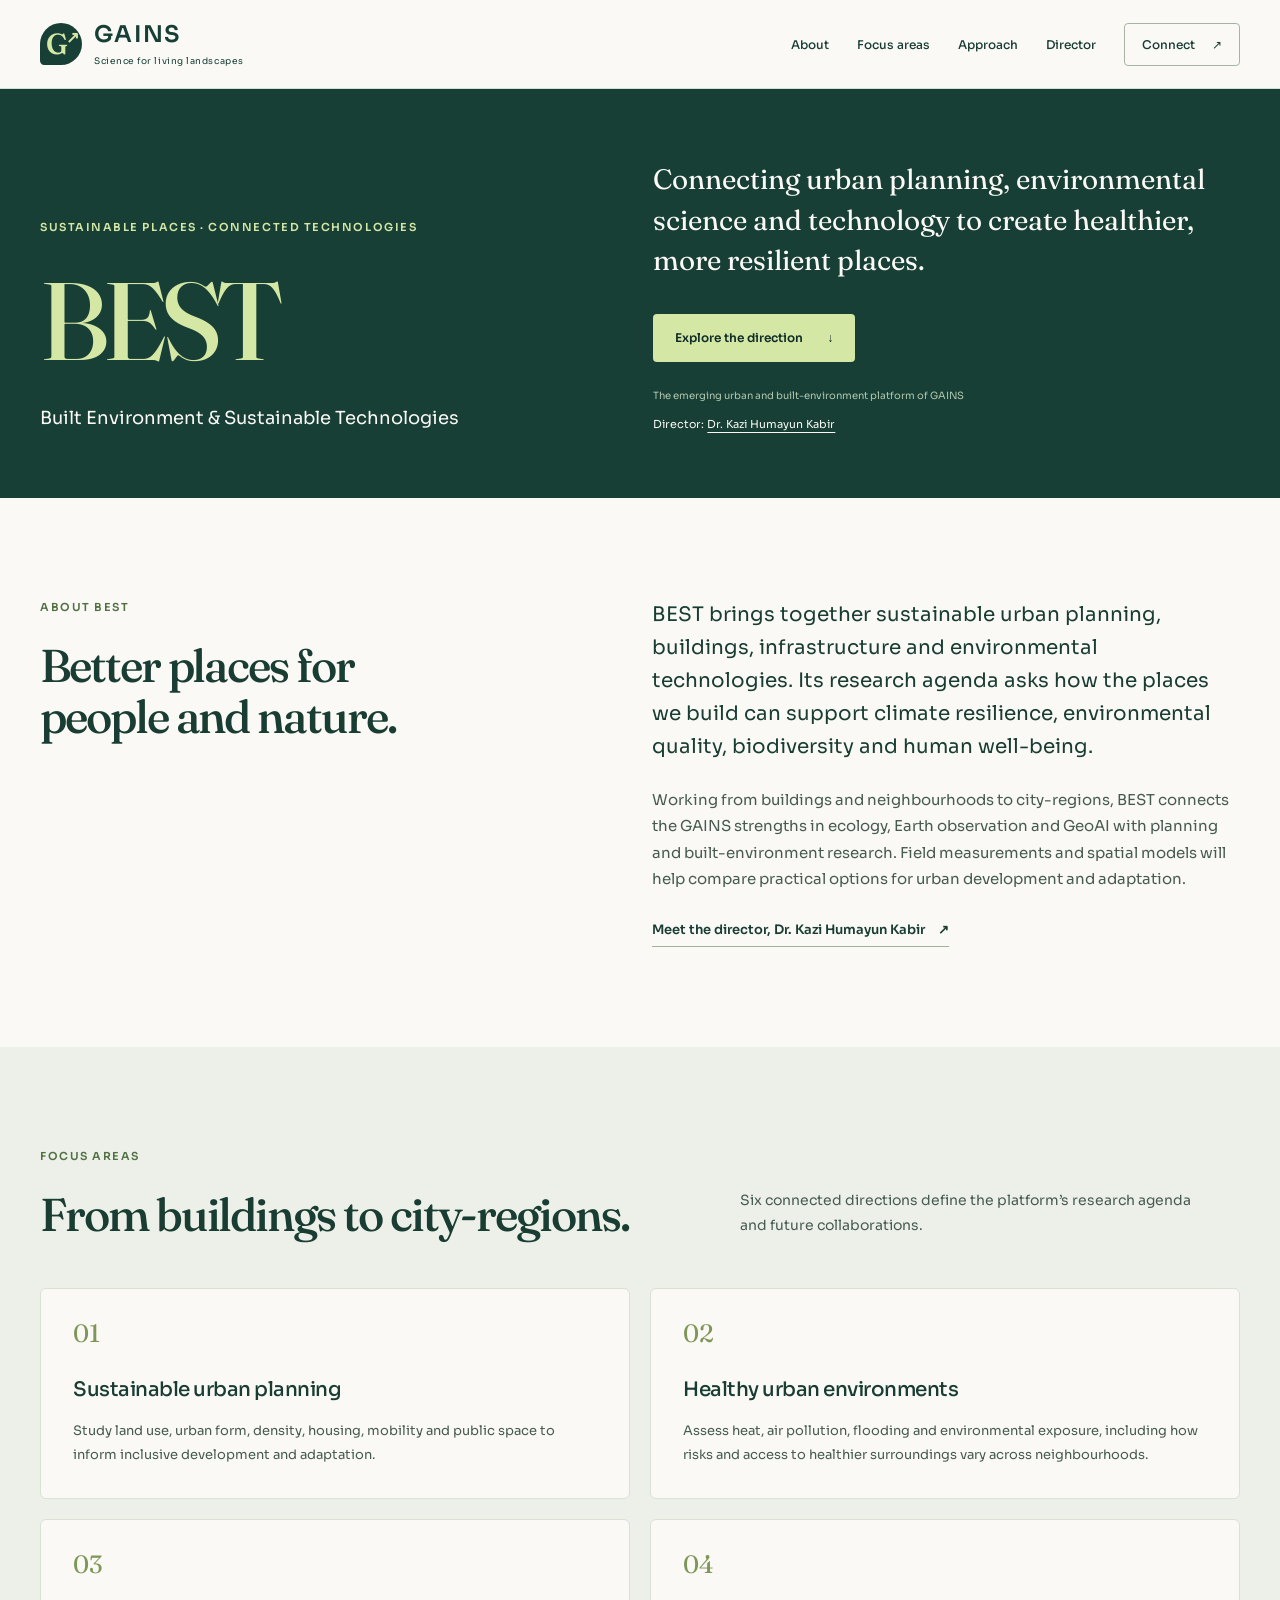
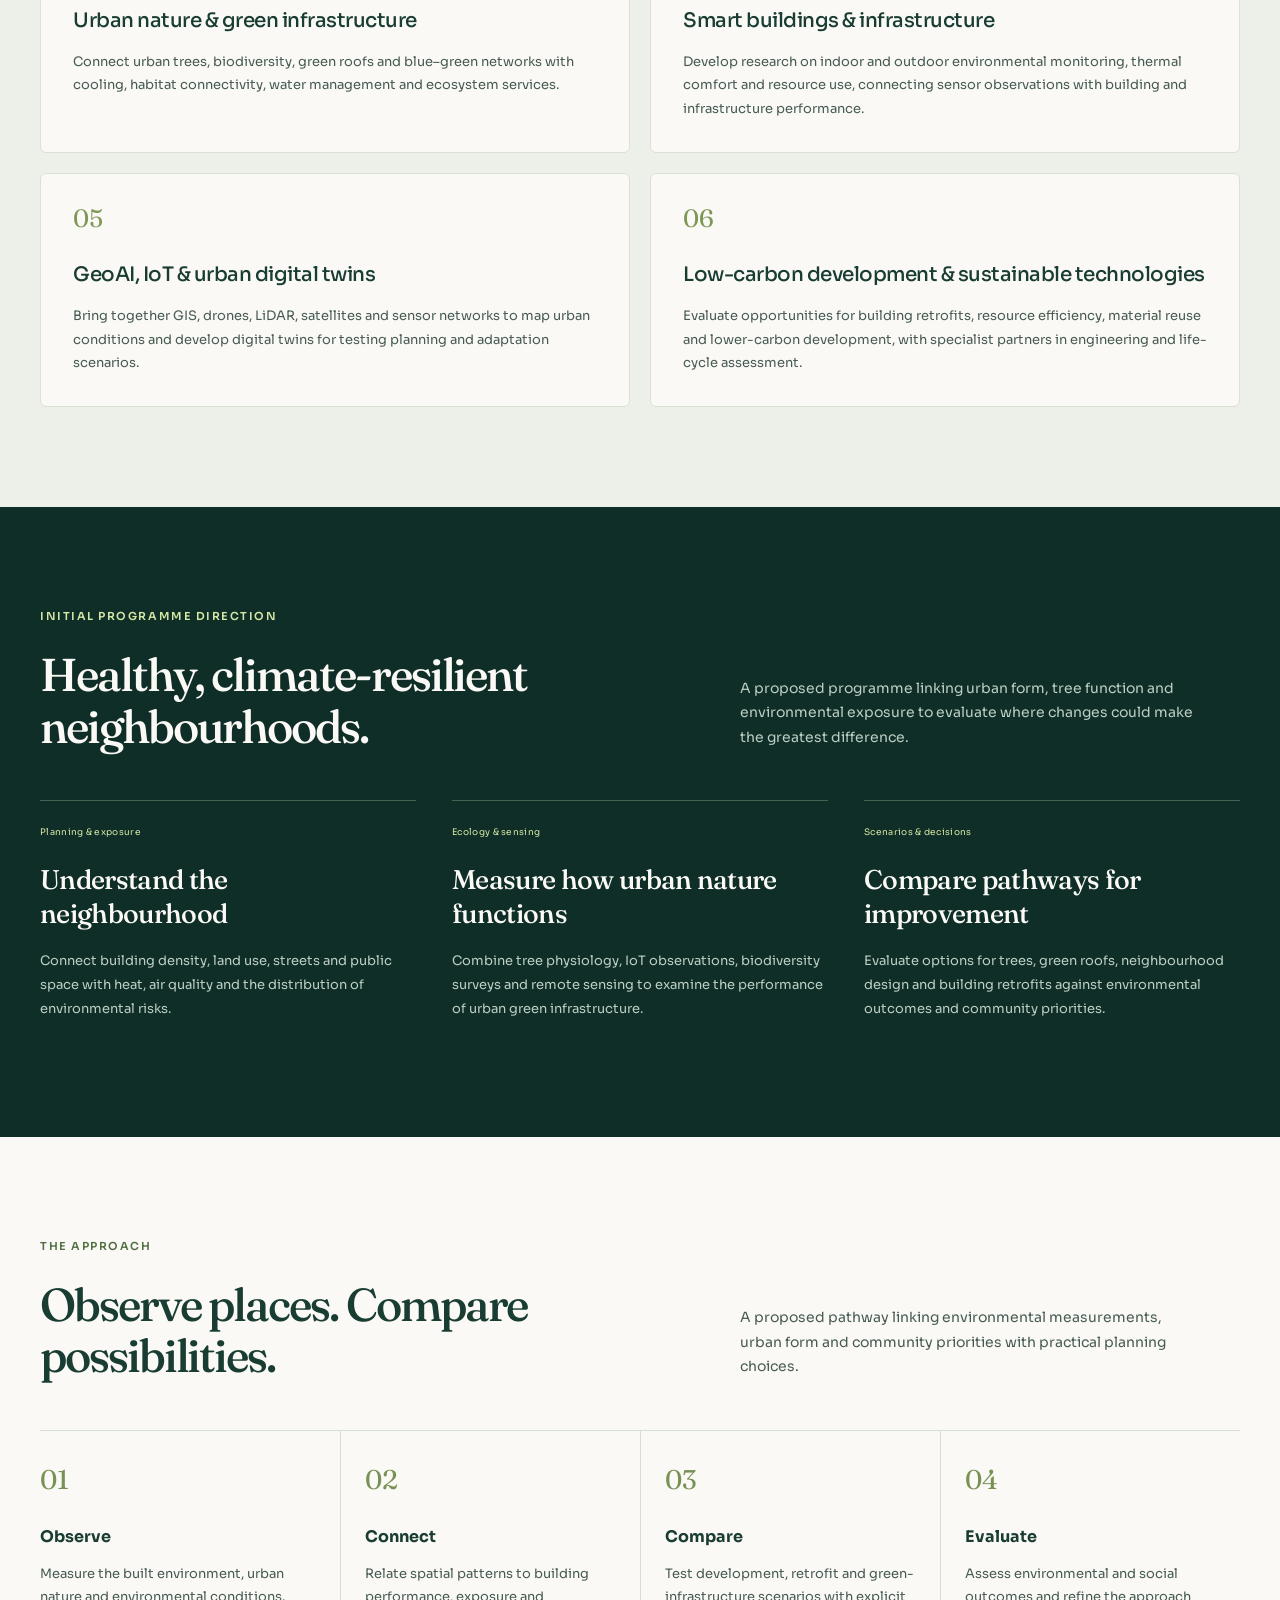
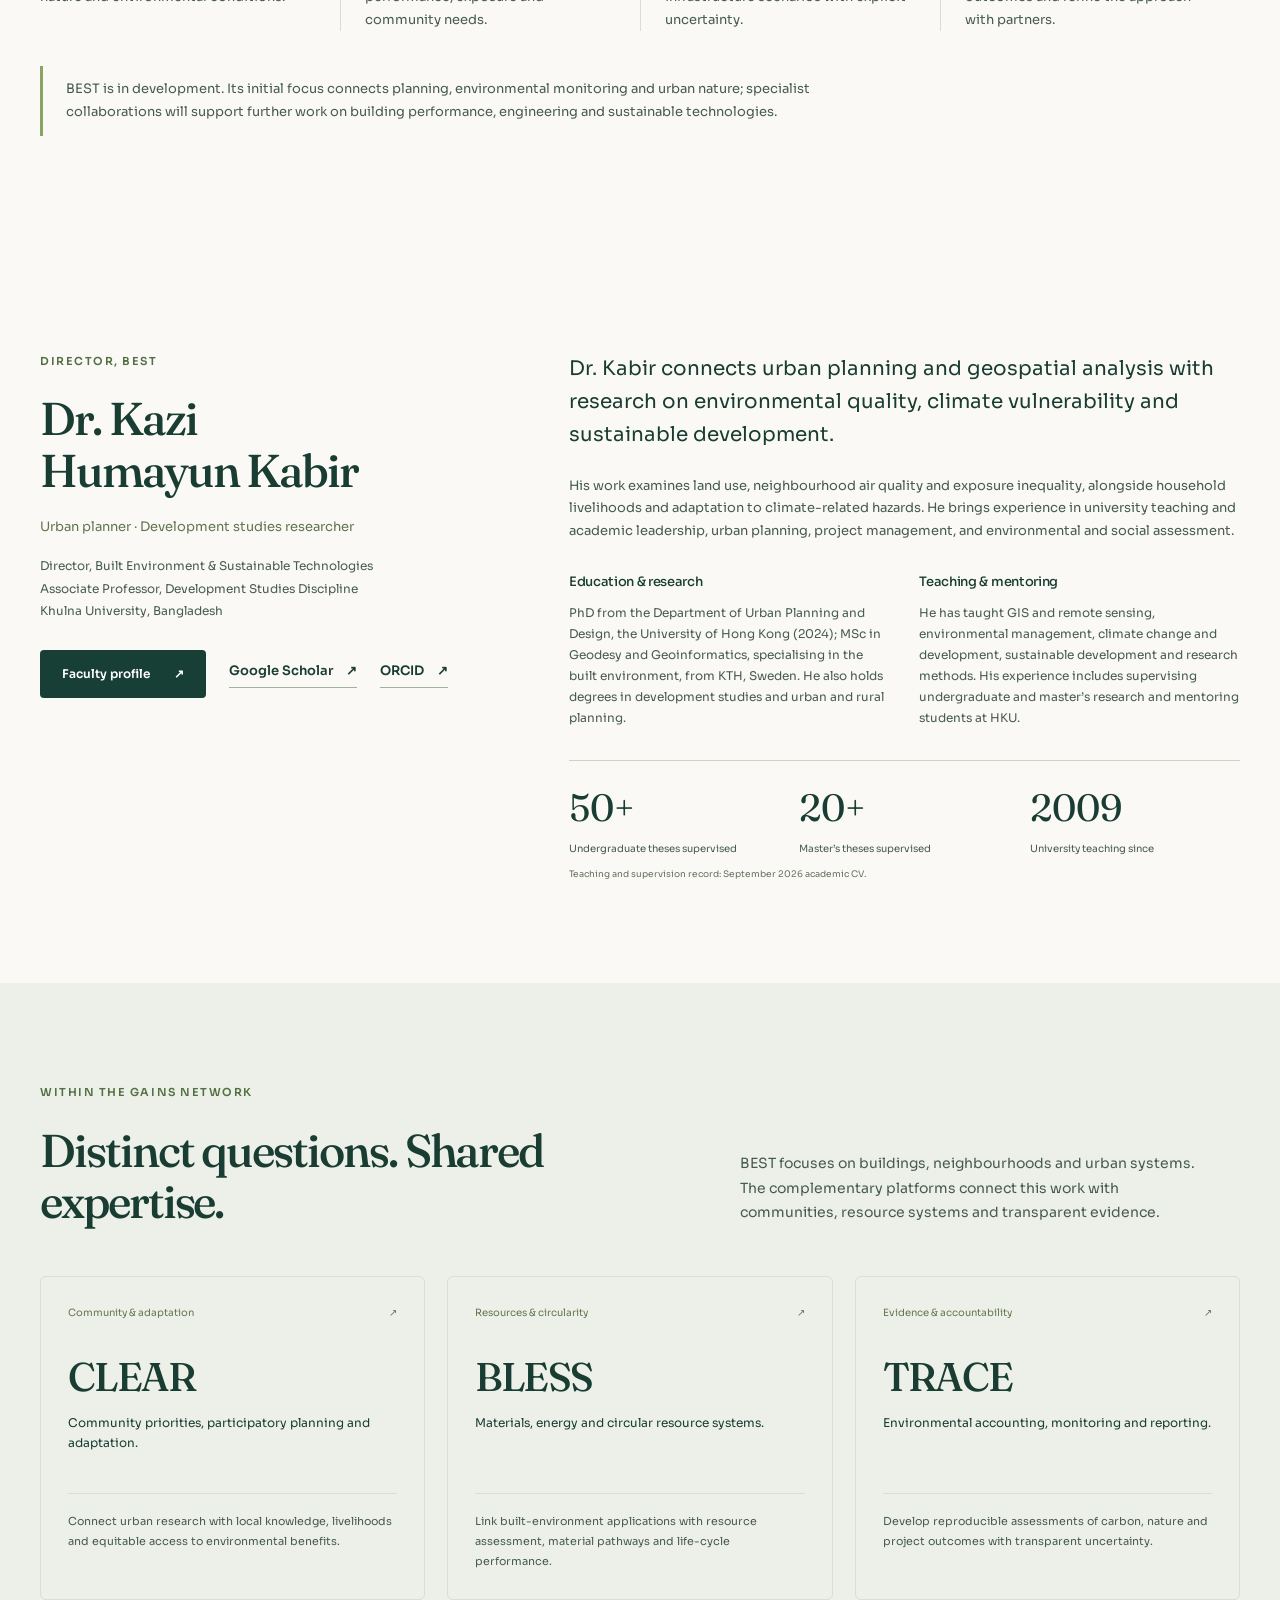
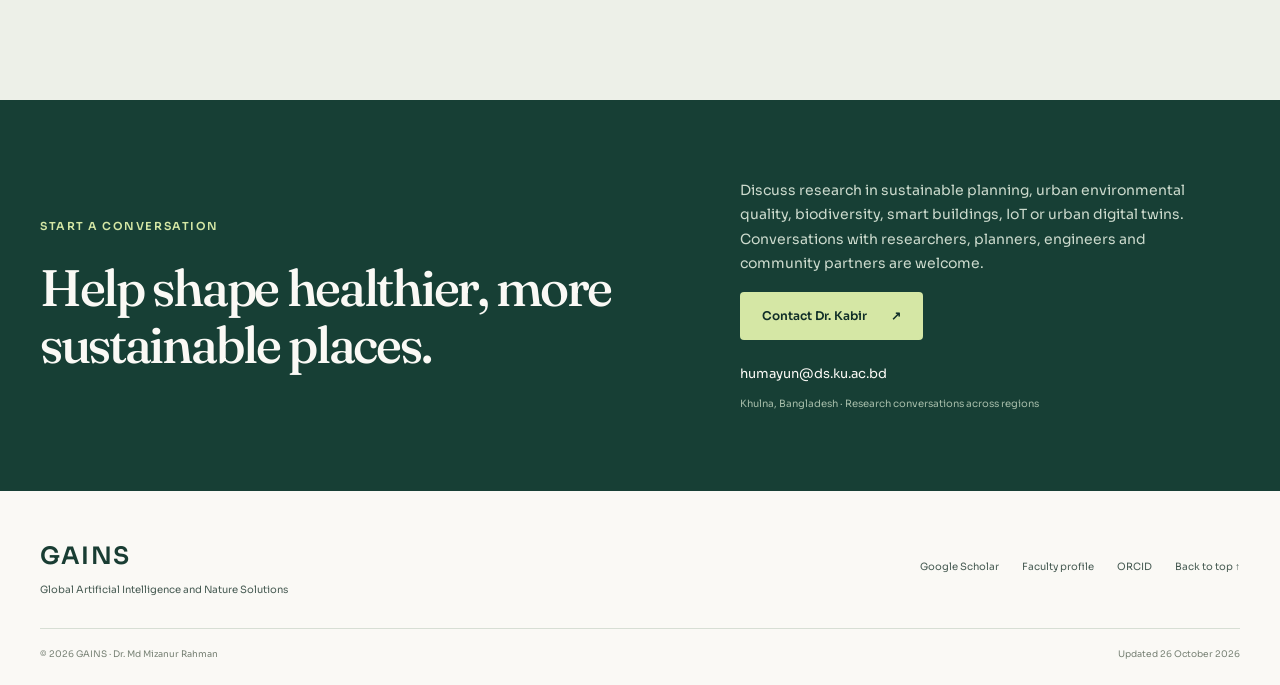
==== best/index.html @ 647202f7 "Publish BEST platform and director profile" ====
<!doctype html>
<html lang="en">
<head>
<meta charset="utf-8">
<meta name="viewport" content="width=device-width, initial-scale=1">
<title>BEST | Built Environment &amp; Sustainable Technologies | GAINS</title>
<meta name="description" content="BEST connects urban planning, environmental quality, green infrastructure, smart buildings and geospatial technologies within the GAINS research vision.">
<meta name="theme-color" content="#173f35">
<link rel="canonical" href="https://thegains.org/best/">
<meta property="og:type" content="website">
<meta property="og:title" content="BEST | Built Environment &amp; Sustainable Technologies | GAINS">
<meta property="og:description" content="BEST connects urban planning, environmental quality, green infrastructure, smart buildings and geospatial technologies within the GAINS research vision.">
<meta property="og:url" content="https://thegains.org/best/">
<meta property="og:image" content="https://thegains.org/assets/gains-research-framework.webp">
<meta property="og:image:alt" content="GAINS framework connecting biodiversity, tree physiology, forest carbon, IoT and geospatial AI.">
<meta name="twitter:card" content="summary_large_image">
<link rel="icon" href="../assets/favicon.svg" type="image/svg+xml">
<link rel="preconnect" href="https://fonts.googleapis.com">
<link rel="preconnect" href="https://fonts.gstatic.com" crossorigin>
<link href="https://fonts.googleapis.com/css2?family=Fraunces:wght@400;500;600&amp;family=Sora:wght@400;500;600;700&amp;display=swap" rel="stylesheet">
<link rel="stylesheet" href="../styles.css">
<script src="../main.js" defer></script>
</head>
<body>
<a class="skip-link" href="#main">Skip to content</a><header class="site-header"><div class="header-inner wrap">
<a class="brand" href="../" aria-label="GAINS home"><span class="brand-mark" aria-hidden="true">G<span>↗</span></span><span>GAINS<small>Science for living landscapes</small></span></a><button class="menu-toggle" type="button" aria-expanded="false" aria-controls="site-nav" hidden>Menu <span aria-hidden="true">☰</span></button><nav id="site-nav" class="site-nav" aria-label="Main navigation"><a href="#about">About</a><a href="#focus">Focus areas</a><a href="#approach">Approach</a><a href="#director">Director</a><a class="nav-contact" href="#collaborate">Connect <span aria-hidden="true">↗</span></a></nav>
</div></header><main id="main"><section class="platform-hero"><div class="wrap">
<div>
<p class="eyebrow light">Sustainable places · Connected technologies</p>
<h1>BEST</h1>
<p class="platform-fullname">Built Environment &amp; Sustainable Technologies</p>
</div>
<div>
<p class="platform-intro">Connecting urban planning, environmental science and technology to create healthier, more resilient places.</p>
<a class="button button-light" href="#focus">Explore the direction <span aria-hidden="true">↓</span></a><p class="platform-stage">The emerging urban and built-environment platform of GAINS</p>
<p class="platform-director">Director: <a href="#director">Dr. Kazi Humayun Kabir</a></p>
</div>
</div></section>
<section class="section wrap" id="about"><div class="intro-grid">
<div>
<p class="eyebrow">About BEST</p>
<h2>Better places for people and nature.</h2>
</div>
<div class="intro-copy">
<p class="large-copy">BEST brings together sustainable urban planning, buildings, infrastructure and environmental technologies. Its research agenda asks how the places we build can support climate resilience, environmental quality, biodiversity and human well-being.</p>
<p>Working from buildings and neighbourhoods to city-regions, BEST connects the GAINS strengths in ecology, Earth observation and GeoAI with planning and built-environment research. Field measurements and spatial models will help compare practical options for urban development and adaptation.</p>
<a class="text-link" href="#director">Meet the director, Dr. Kazi Humayun Kabir <span aria-hidden="true">↗</span></a>
</div>
</div></section>
<section class="section section-tint" id="focus"><div class="wrap">
<div class="section-heading">
<div>
<p class="eyebrow">Focus areas</p>
<h2>From buildings to city-regions.</h2>
</div>
<p>Six connected directions define the platform’s research agenda and future collaborations.</p>
</div>
<div class="platform-focus">
<article class="theme-card"><div class="card-top"><span class="card-number">01</span></div>
<h3>Sustainable urban planning</h3>
<p>Study land use, urban form, density, housing, mobility and public space to inform inclusive development and adaptation.</p></article><article class="theme-card"><div class="card-top"><span class="card-number">02</span></div>
<h3>Healthy urban environments</h3>
<p>Assess heat, air pollution, flooding and environmental exposure, including how risks and access to healthier surroundings vary across neighbourhoods.</p></article><article class="theme-card"><div class="card-top"><span class="card-number">03</span></div>
<h3>Urban nature &amp; green infrastructure</h3>
<p>Connect urban trees, biodiversity, green roofs and blue–green networks with cooling, habitat connectivity, water management and ecosystem services.</p></article><article class="theme-card"><div class="card-top"><span class="card-number">04</span></div>
<h3>Smart buildings &amp; infrastructure</h3>
<p>Develop research on indoor and outdoor environmental monitoring, thermal comfort and resource use, connecting sensor observations with building and infrastructure performance.</p></article><article class="theme-card"><div class="card-top"><span class="card-number">05</span></div>
<h3>GeoAI, IoT &amp; urban digital twins</h3>
<p>Bring together GIS, drones, LiDAR, satellites and sensor networks to map urban conditions and develop digital twins for testing planning and adaptation scenarios.</p></article><article class="theme-card"><div class="card-top"><span class="card-number">06</span></div>
<h3>Low-carbon development &amp; sustainable technologies</h3>
<p>Evaluate opportunities for building retrofits, resource efficiency, material reuse and lower-carbon development, with specialist partners in engineering and life-cycle assessment.</p></article>
</div>
</div></section><section class="section section-dark" id="research-direction"><div class="wrap">
<div class="section-heading">
<div>
<p class="eyebrow light">Initial programme direction</p>
<h2>Healthy, climate-resilient neighbourhoods.</h2>
</div>
<p>A proposed programme linking urban form, tree function and environmental exposure to evaluate where changes could make the greatest difference.</p>
</div>
<div class="project-grid">
<article><span class="status">Planning &amp; exposure</span><h3>Understand the neighbourhood</h3>
<p>Connect building density, land use, streets and public space with heat, air quality and the distribution of environmental risks.</p></article><article><span class="status">Ecology &amp; sensing</span><h3>Measure how urban nature functions</h3>
<p>Combine tree physiology, IoT observations, biodiversity surveys and remote sensing to examine the performance of urban green infrastructure.</p></article><article><span class="status">Scenarios &amp; decisions</span><h3>Compare pathways for improvement</h3>
<p>Evaluate options for trees, green roofs, neighbourhood design and building retrofits against environmental outcomes and community priorities.</p></article>
</div>
</div></section><section class="section wrap" id="approach"><div class="section-heading">
<div>
<p class="eyebrow">The approach</p>
<h2>Observe places. Compare possibilities.</h2>
</div>
<p>A proposed pathway linking environmental measurements, urban form and community priorities with practical planning choices.</p>
</div>
<ol class="platform-method">
<li>
<strong>Observe</strong>Measure the built environment, urban nature and environmental conditions.</li>
<li>
<strong>Connect</strong>Relate spatial patterns to building performance, exposure and community needs.</li>
<li>
<strong>Compare</strong>Test development, retrofit and green-infrastructure scenarios with explicit uncertainty.</li>
<li>
<strong>Evaluate</strong>Assess environmental and social outcomes and refine the approach with partners.</li>
</ol>
<p class="platform-note">BEST is in development. Its initial focus connects planning, environmental monitoring and urban nature; specialist collaborations will support further work on building performance, engineering and sustainable technologies.</p></section><section class="section wrap" id="director"><div class="director-grid">
<div class="director-heading">
<p class="eyebrow">Director, BEST</p>
<h2>Dr. Kazi Humayun Kabir</h2>
<p class="director-role">Urban planner · Development studies researcher</p>
<p>Director, Built Environment &amp; Sustainable Technologies<br>Associate Professor, Development Studies Discipline<br>Khulna University, Bangladesh</p>
<div class="director-links">
<a class="button button-dark" href="https://ku.ac.bd/discipline/ds/faculty/kabirkth">Faculty profile <span aria-hidden="true">↗</span></a><a class="text-link" href="https://scholar.google.com/citations?user=O2lbJjsAAAAJ&amp;hl=en">Google Scholar <span aria-hidden="true">↗</span></a><a class="text-link" href="https://orcid.org/0000-0003-0034-2628">ORCID <span aria-hidden="true">↗</span></a>
</div>
</div>
<div class="director-details">
<p class="large-copy">Dr. Kabir connects urban planning and geospatial analysis with research on environmental quality, climate vulnerability and sustainable development.</p>
<p>His work examines land use, neighbourhood air quality and exposure inequality, alongside household livelihoods and adaptation to climate-related hazards. He brings experience in university teaching and academic leadership, urban planning, project management, and environmental and social assessment.</p>
<div class="bio-columns">
<div>
<h3>Education &amp; research</h3>
<p>PhD from the Department of Urban Planning and Design, the University of Hong Kong (2024); MSc in Geodesy and Geoinformatics, specialising in the built environment, from KTH, Sweden. He also holds degrees in development studies and urban and rural planning.</p>
</div>
<div>
<h3>Teaching &amp; mentoring</h3>
<p>He has taught GIS and remote sensing, environmental management, climate change and development, sustainable development and research methods. His experience includes supervising undergraduate and master’s research and mentoring students at HKU.</p>
</div>
</div>
<dl class="metrics">
<div>
<dt>Undergraduate theses supervised</dt>
<dd>50+</dd>
</div>
<div>
<dt>Master’s theses supervised</dt>
<dd>20+</dd>
</div>
<div>
<dt>University teaching since</dt>
<dd>2009</dd>
</div>
</dl>
<p class="small-note">Teaching and supervision record: September 2026 academic CV.</p>
</div>
</div></section><section class="section section-tint" id="connections"><div class="wrap">
<div class="section-heading">
<div>
<p class="eyebrow">Within the GAINS network</p>
<h2>Distinct questions. Shared expertise.</h2>
</div>
<p>BEST focuses on buildings, neighbourhoods and urban systems. The complementary platforms connect this work with communities, resource systems and transparent evidence.</p>
</div>
<div class="platform-grid">
<a class="platform-card" href="../clear/"><span class="platform-label">Community &amp; adaptation <span aria-hidden="true">↗</span></span><h3>CLEAR</h3>
<p>Community priorities, participatory planning and adaptation.</p>
<span class="platform-copy">Connect urban research with local knowledge, livelihoods and equitable access to environmental benefits.</span></a><a class="platform-card" href="../bless/"><span class="platform-label">Resources &amp; circularity <span aria-hidden="true">↗</span></span><h3>BLESS</h3>
<p>Materials, energy and circular resource systems.</p>
<span class="platform-copy">Link built-environment applications with resource assessment, material pathways and life-cycle performance.</span></a><a class="platform-card" href="../trace/"><span class="platform-label">Evidence &amp; accountability <span aria-hidden="true">↗</span></span><h3>TRACE</h3>
<p>Environmental accounting, monitoring and reporting.</p>
<span class="platform-copy">Develop reproducible assessments of carbon, nature and project outcomes with transparent uncertainty.</span></a>
</div>
</div></section><section class="contact-section" id="collaborate"><div class="wrap contact-grid">
<div>
<p class="eyebrow light">Start a conversation</p>
<h2>Help shape healthier, more sustainable places.</h2>
</div>
<div>
<p>Discuss research in sustainable planning, urban environmental quality, biodiversity, smart buildings, IoT or urban digital twins. Conversations with researchers, planners, engineers and community partners are welcome.</p>
<a class="button button-light" href="mailto:humayun@ds.ku.ac.bd">Contact Dr. Kabir <span aria-hidden="true">↗</span></a><a class="contact-email" href="mailto:humayun@ds.ku.ac.bd">humayun@ds.ku.ac.bd</a><p class="contact-location">Khulna, Bangladesh · Research conversations across regions</p>
</div>
</div></section></main><footer class="site-footer"><div class="wrap footer-grid">
<div>
<a class="footer-brand" href="../">GAINS</a><p>Global Artificial Intelligence and Nature Solutions</p>
</div>
<nav aria-label="Footer navigation"><a href="https://scholar.google.com/citations?user=O2lbJjsAAAAJ&amp;hl=en">Google Scholar</a><a href="https://ku.ac.bd/discipline/ds/faculty/kabirkth">Faculty profile</a><a href="https://orcid.org/0000-0003-0034-2628">ORCID</a><a href="#main">Back to top ↑</a></nav>
</div>
<div class="wrap footer-meta">
<span>© 2026 GAINS · Dr. Md Mizanur Rahman</span><span>Updated 26 October 2026</span>
</div></footer>
</body>
</html>
---- styles.css ----
/* GAINS — an ecological research identity. No build step required. */
:root{--forest:#173f35;--forest-deep:#102e28;--ink:#193d33;--body:#475b53;--paper:#faf9f5;--tint:#edf0e8;--line:#d7ded4;--lime:#d5e7a5;--white:#fff;--max:1200px;--serif:"Fraunces",Georgia,serif;--sans:"Sora",Arial,sans-serif}

*{box-sizing:border-box}
html{scroll-behavior:smooth;scroll-padding-top:100px}
body{margin:0;background:var(--paper);color:var(--body);font-family:var(--sans);font-size:15px;line-height:1.75;-webkit-font-smoothing:antialiased}
a{color:inherit;text-decoration:none}
button{font:inherit;cursor:pointer}
img{display:block;max-width:100%;height:auto}
button,a{-webkit-tap-highlight-color:transparent}
button:focus-visible,a:focus-visible{outline:3px solid #a87a29;outline-offset:5px}
p{margin:0 0 1.2em}
h1,h2,h3{color:var(--ink);margin:0;font-weight:500}
h1,h2{font-family:var(--serif);line-height:1.12;letter-spacing:-.045em}
h2{font-size:clamp(32px,3.6vw,46px)}
h3{font-size:20px;line-height:1.4;letter-spacing:-.025em}
em{font-weight:400}
::selection{background:var(--lime);color:var(--forest)}
[hidden]{display:none!important}
.wrap{width:min(var(--max),calc(100% - 80px));margin-inline:auto}
.section{padding-block:100px}
.section-tint{background:var(--tint)}
.eyebrow{font-size:11px;letter-spacing:.14em;text-transform:uppercase;font-weight:600;color:#527044;line-height:1.8;margin-bottom:22px}
.eyebrow.light{color:var(--lime)}
.large-copy{font-size:20px;line-height:1.65;color:var(--ink)}
.text-link{display:inline-flex;align-items:center;gap:13px;color:var(--ink);font-weight:600;font-size:13px;border-bottom:1px solid #a3b399;padding-bottom:4px}
.text-link:hover{border-color:var(--ink)}
.button{display:inline-flex;align-items:center;justify-content:center;gap:24px;padding:14px 21px;border-radius:4px;border:1px solid transparent;font-size:12px;font-weight:600;line-height:1.5;transition:background .18s,transform .18s}
.button:hover{transform:translateY(-2px)}
.button-light{background:var(--lime);color:var(--forest-deep)}
.button-light:hover{background:#e5f1c8}
.button-dark{background:var(--forest);color:var(--white)}
.button-outline{border-color:#9daa9c;color:var(--ink)}
.button-outline:hover{background:var(--tint)}
.skip-link{position:absolute;top:12px;left:20px;z-index:100;background:var(--lime);color:var(--ink);padding:10px 20px;transform:translateY(-160%)}
.skip-link:focus{transform:none}

.site-header{position:sticky;top:0;background:rgba(250,249,245,.97);z-index:20;border-bottom:1px solid var(--line);backdrop-filter:blur(14px)}
.header-inner{display:flex;justify-content:space-between;align-items:center;min-height:88px;gap:28px}
.brand{display:flex;align-items:center;gap:12px;color:var(--forest);font-size:23px;letter-spacing:.055em;font-weight:600;line-height:1.2}
.brand small{display:block;font-size:9px;letter-spacing:.06em;font-weight:400;margin-top:7px}
.brand-mark{width:42px;height:42px;background:var(--forest);border-radius:50% 50% 50% 10%;color:var(--lime);display:flex;align-items:center;justify-content:center;font-family:var(--serif);font-size:29px;position:relative;letter-spacing:-.1em}
.brand-mark span{font-family:var(--sans);font-size:16px;margin-top:-13px;margin-left:1px}
.site-nav{display:flex;gap:28px;align-items:center;font-size:12px;color:var(--ink);font-weight:500}
.site-nav a{padding-block:12px}
.site-nav a:hover{color:#577b36}
.site-nav .nav-contact{border:1px solid #a8b4a2;border-radius:4px;padding:10px 17px}
.nav-contact span{margin-left:14px}
.menu-toggle{color:var(--ink);border:1px solid var(--line);background:transparent;padding:8px 12px;border-radius:4px;font-size:12px;display:none}

.hero{background:var(--forest);color:#dce5dc;position:relative;overflow:hidden}
.hero::before{content:"";position:absolute;width:780px;height:780px;border:1px solid #ffffff0b;border-radius:50%;right:-150px;top:-290px;pointer-events:none;box-shadow:0 0 0 60px #ffffff03,0 0 0 120px #ffffff03}
.hero-grid{display:grid;grid-template-columns:.92fr 1.08fr;align-items:center;gap:52px;position:relative;padding-block:78px 70px}
.hero h1{font-size:clamp(42px,4.5vw,62px);color:var(--paper);line-height:1.08;max-width:540px}
.hero h1 em{color:var(--lime)}
.hero .eyebrow{max-width:400px;margin-bottom:24px}
.hero-description{font-size:16px;line-height:1.75;margin-top:24px;max-width:460px}
.hero-actions{display:flex;gap:23px;align-items:center;margin-top:30px;flex-wrap:wrap}
.light-link{color:var(--paper);border-color:#809777;font-size:12px}
.hero-signature{font-size:11px;color:#e4ebdf;line-height:1.8;margin:36px 0 0}
.hero-signature span{color:#b2c6b7;font-size:10px}
.hero-figure{margin:0;min-width:0}
.framework-link{display:block;background:#fff;padding:10px;border-radius:8px;position:relative;box-shadow:0 20px 45px #08251d50;overflow:hidden}
.framework-link img{width:100%;border-radius:4px}
.expand-label{display:flex;align-items:center;justify-content:space-between;border-top:1px solid #e8ece5;margin-top:9px;padding:8px 5px 1px;font-size:10px;font-weight:600;color:var(--ink)}
.hero-figure figcaption{display:flex;justify-content:space-between;gap:20px;flex-wrap:wrap;padding:16px 2px 0;font-size:10px;color:#c0d0c3;line-height:1.7}
.figure-index{font-size:9px;letter-spacing:.12em;color:var(--lime)}
.landscape-strip{border-top:1px solid #ffffff1c;background:#12382f}
.landscape-strip .wrap{display:flex;align-items:center;justify-content:space-between;gap:24px;min-height:67px}
.landscape-strip span{font-size:10px;letter-spacing:.1em;text-transform:uppercase;color:#9eb8a6}
.landscape-strip p{font-size:11px;margin:0;color:#dce6d8}
.landscape-strip i{font-style:normal;margin-inline:14px;color:#829a77}

.intro-grid{display:grid;grid-template-columns:1fr 1.15fr;gap:100px}
.intro-grid h2{max-width:440px}
.intro-copy>p:last-of-type{margin-bottom:24px}
.research-lens{display:grid;grid-template-columns:repeat(4,1fr);margin-top:56px;padding-top:27px;border-top:1px solid var(--line);gap:20px}
.research-lens span{font-size:12px;font-weight:500;color:var(--ink);display:flex;align-items:center;gap:12px}
.research-lens span::before{content:"";width:7px;height:7px;flex-shrink:0;border:1px solid #74924f;border-radius:50%;background:#dce6c8}
.section-heading{display:grid;grid-template-columns:1.2fr 1fr;gap:100px;align-items:end;margin-bottom:48px}
.section-heading>p{margin-bottom:3px;font-size:14px;max-width:460px}
.theme-grid{display:grid;grid-template-columns:repeat(3,1fr);gap:18px}
.theme-card{background:var(--paper);border:1px solid #dae0d4;border-radius:6px;padding:28px;display:flex;flex-direction:column}
.card-top{display:flex;align-items:center;justify-content:space-between;gap:12px;margin-bottom:30px}
.card-number{font-family:var(--serif);font-size:25px;color:#7e9757;line-height:1}
.theme-type{font-size:9px;color:#697966}
.theme-card h3{max-width:300px;margin-bottom:15px}
.theme-card p{font-size:13px;line-height:1.8;margin-bottom:24px}
.theme-card .text-link,.card-note{margin-top:auto;align-self:flex-start;font-size:10px}
.card-note{color:#68775d;padding-top:5px}
.workflow{display:grid;grid-template-columns:repeat(4,1fr);border-top:1px solid var(--line);border-bottom:1px solid var(--line)}
.workflow article{padding:30px 27px 28px 0}
.workflow article+article{border-left:1px solid var(--line);padding-left:27px}
.step-number{font-size:10px;font-weight:600;letter-spacing:.07em;color:#708c49;display:block;margin-bottom:24px}
.workflow h3{font-family:var(--serif);font-size:25px;line-height:1.2;margin-bottom:17px}
.workflow p{font-size:12px;margin:0}
.framework-note{display:flex;justify-content:space-between;align-items:center;gap:60px;margin-top:27px}
.framework-note p{font-size:12px;max-width:780px;margin:0}
.framework-note .text-link{flex-shrink:0;font-size:11px}
.section-dark{background:var(--forest-deep);color:#bccfc3}
.section-dark h2,.section-dark h3{color:var(--paper)}
.project-grid{display:grid;grid-template-columns:repeat(3,1fr);gap:36px}
.project-grid article{border-top:1px solid #476252;padding-top:24px;display:flex;flex-direction:column}
.status{font-size:9px;letter-spacing:.035em;display:inline-block;color:var(--lime);margin-bottom:22px}
.project-grid h3{font-family:var(--serif);font-size:27px;line-height:1.25;margin-bottom:19px}
.project-grid p{font-size:13px;line-height:1.85}
.project-place{display:block;font-size:10px;color:#98b09e;margin-top:auto;padding-top:12px}

.publication-controls{display:flex;justify-content:space-between;align-items:center;gap:20px;margin-bottom:16px}
.filter-group{display:flex;gap:8px;flex-wrap:wrap}
.filter-button{border:1px solid var(--line);background:transparent;color:var(--body);border-radius:24px;padding:9px 14px;font-size:10px}
.filter-button[aria-pressed="true"]{background:var(--forest);color:var(--paper);border-color:var(--forest)}
.filter-button:hover{border-color:var(--forest)}
.result-count{font-size:10px;margin:0;white-space:nowrap;color:#69776b}
.publication{display:grid;grid-template-columns:88px 1fr;gap:18px;border-top:1px solid var(--line);padding:27px 0}
.publication:last-child{border-bottom:1px solid var(--line)}
.pub-year{font-family:var(--serif);font-size:27px;color:#84926e;line-height:1.35}
.pub-journal{font-size:10px;color:#64804b;margin:0 0 8px}
.publication h3{font-family:var(--serif);font-size:23px;line-height:1.35;letter-spacing:-.015em;max-width:990px}
.publication h3 a:hover{text-decoration:underline;text-decoration-thickness:1px;text-underline-offset:5px}
.publication h3 span{font-family:var(--sans);font-size:17px;color:#78905b;white-space:nowrap}
.pub-authors{font-size:11px;margin:10px 0 0;color:#6c796f}
.section-bottom{display:flex;align-items:center;justify-content:space-between;gap:24px;margin-top:30px}
.section-bottom p{font-size:12px;margin:0}
.director-grid{display:grid;grid-template-columns:.85fr 1.3fr;gap:90px}
.director-heading h2{max-width:350px}
.director-role{color:#61754f;font-size:13px;margin-top:20px}
.director-heading>p:not(.eyebrow):not(.director-role){font-size:12px;line-height:1.9}
.director-links{display:flex;align-items:center;gap:23px;flex-wrap:wrap;margin-top:27px}
.director-details>p:not(.large-copy){font-size:13px}
.bio-columns{display:grid;grid-template-columns:1fr 1fr;gap:30px;margin-top:30px}
.bio-columns h3{font-size:13px;margin-bottom:11px}
.bio-columns p{font-size:12px;margin:0}
.metrics{display:grid;grid-template-columns:repeat(3,1fr);border-top:1px solid #cbd5c3;padding-top:24px;margin:32px 0 10px;gap:20px}
.metrics>div{display:flex;flex-direction:column-reverse;align-items:start}
.metrics dd{font-family:var(--serif);font-size:38px;line-height:1.2;color:var(--ink);margin:0}
.metrics dt{font-size:10px;margin-top:9px}
.small-note{font-size:9px!important;color:#64715c;margin:0}
.platform-grid{display:grid;grid-template-columns:repeat(3,1fr);gap:22px}
.platform-grid--four{grid-template-columns:repeat(2,minmax(0,1fr))}
.platform-leader{display:block;margin-top:16px;font-size:10px;font-weight:500;color:var(--ink)}
.platform-director{margin:10px 0 0;font-size:11px;color:var(--paper)}
.platform-director a{text-decoration:underline;text-underline-offset:4px}
.platform-card{border:1px solid var(--line);border-radius:6px;display:block;padding:27px;transition:background .18s,border-color .18s}
.platform-card:hover{background:var(--tint);border-color:#94a580}
.platform-label{font-size:10px;display:flex;justify-content:space-between;gap:20px;color:#65784f}
.platform-card h3{font-family:var(--serif);font-size:40px;letter-spacing:-.04em;margin:28px 0 8px}
.platform-card p{font-size:12px;color:var(--ink);line-height:1.65;min-height:60px;margin-bottom:20px}
.platform-copy{display:block;border-top:1px solid var(--line);padding-top:18px;font-size:11px;line-height:1.8}
.contact-section{background:var(--forest);padding-block:78px;color:#ccdacd}
.contact-grid{display:grid;grid-template-columns:1.2fr 1fr;align-items:center;gap:100px}
.contact-section h2{color:var(--paper);font-size:clamp(38px,4vw,53px)}
.contact-section h2 em{color:var(--lime)}
.contact-grid>div>p:not(.eyebrow){font-size:14px;max-width:455px}
.contact-email{display:block;font-size:13px;color:var(--paper);margin-top:23px;width:fit-content}
.contact-email:hover{text-decoration:underline}
.contact-location{font-size:10px!important;color:#a4bba8;margin:9px 0 0}
.site-footer{background:var(--paper);padding:44px 0 22px}
.footer-grid{display:flex;justify-content:space-between;align-items:center;gap:35px}
.footer-brand{font-size:24px;letter-spacing:.05em;font-weight:600;color:var(--ink)}
.footer-grid p{font-size:10px;margin:4px 0 0}
.footer-grid nav{display:flex;gap:23px;font-size:10px}
.footer-grid nav a:hover{text-decoration:underline}
.footer-meta{display:flex;justify-content:space-between;gap:20px;border-top:1px solid var(--line);margin-top:30px;padding-top:18px;font-size:9px;color:#778174}

.framework-dialog{border:none;border-radius:8px;padding:0;max-width:min(1280px,94vw);width:1280px;max-height:92dvh;background:var(--paper);color:var(--body);box-shadow:0 20px 80px #0006}
.framework-dialog::backdrop{background:#071e1be6;backdrop-filter:blur(4px)}
.dialog-bar{position:sticky;top:0;display:flex;align-items:center;justify-content:space-between;gap:20px;background:var(--paper);border-bottom:1px solid var(--line);padding:15px 20px;z-index:1}
.dialog-bar h2{font-family:var(--sans);font-size:13px;letter-spacing:0}
.dialog-bar button{font-size:11px;padding:7px 13px;color:var(--ink);border:1px solid var(--line);border-radius:4px;background:var(--white)}
.framework-dialog>img{width:100%}
.framework-dialog>p{font-size:10px;margin:0;padding:13px 20px}
.framework-dialog>p a{text-decoration:underline;margin-left:10px}
body.dialog-open{overflow:hidden}

/* Complementary platform pages share the same visual and accessible navigation. */
.platform-hero{background:var(--forest);color:#cbdbcd;padding:70px 0 64px}
.platform-hero .wrap{display:grid;grid-template-columns:1fr 1.1fr;gap:80px;align-items:end}
.platform-hero h1{font-size:clamp(64px,9vw,110px);color:var(--lime);letter-spacing:-.06em}
.platform-hero .platform-fullname{font-size:18px;max-width:450px;margin:20px 0 0;color:var(--paper)}
.platform-hero .platform-intro{font-family:var(--serif);font-size:28px;line-height:1.45;color:var(--paper)}
.platform-hero .platform-stage{font-size:10px;color:#b1c6ad;margin:25px 0 0}
.platform-focus{display:grid;grid-template-columns:repeat(2,1fr);gap:20px}
.platform-focus .theme-card{padding:32px}
.platform-focus h3{max-width:none}
.platform-focus p{margin-bottom:0}
.platform-method{margin:0;padding:0;list-style:none;counter-reset:method;display:grid;grid-template-columns:repeat(4,1fr);border-top:1px solid var(--line)}
.platform-method li{counter-increment:method;padding:25px 24px 0 0;font-size:13px}
.platform-method li::before{content:"0" counter(method);display:block;color:#789155;font-family:var(--serif);font-size:27px;margin-bottom:20px}
.platform-method strong{display:block;color:var(--ink);font-size:16px;margin-bottom:12px}
.platform-method li+li{padding-left:24px;border-left:1px solid var(--line)}
.platform-note{border-left:3px solid #8ba365;padding:12px 0 12px 23px;font-size:13px;max-width:850px;margin-top:35px}

@media(min-width:1500px){:root{--max:1280px}
.hero-grid{gap:70px;padding-block:90px 82px}
.hero h1{font-size:67px}
}

@media(max-width:1050px){.wrap{width:calc(100% - 56px)}
.hero-grid{gap:32px}
.hero h1{font-size:48px}
.hero-actions{gap:15px}
.hero .button{padding:13px 16px;gap:15px}
.intro-grid,.director-grid,.section-heading,.contact-grid{gap:55px}
.theme-card{padding:23px}
.theme-type{font-size:8px}
.workflow article{padding-right:18px}
.workflow article+article{padding-left:18px}
.workflow h3{font-size:23px}
.site-nav{gap:21px}
.hero-figure figcaption{gap:4px}
.research-lens{gap:15px}
.research-lens span{font-size:10px}
.landscape-strip i{margin-inline:8px}
.platform-card{padding:23px}
}

@media(max-width:800px){.wrap{width:calc(100% - 40px)}
.section{padding-block:70px}
.header-inner{min-height:76px;flex-wrap:wrap;gap:0}
.brand{font-size:21px}
.brand small{font-size:8px}
.brand-mark{width:37px;height:37px;font-size:25px}
.site-nav{width:100%;justify-content:space-between;gap:12px;font-size:11px;padding-block:10px 15px}
.js .menu-toggle{display:block}
.js .site-nav{display:none}
.js .site-nav.is-open{display:flex}
.hero-grid{grid-template-columns:1fr;padding-block:55px 40px;gap:42px}
.hero-copy{max-width:650px}
.hero h1{font-size:clamp(43px,7.8vw,62px);max-width:620px}
.hero-description{max-width:580px;font-size:15px}
.hero-signature{margin-top:27px}
.hero-figure{width:100%;max-width:650px}
.hero-figure figcaption{justify-content:space-between;gap:15px}
.landscape-strip .wrap{align-items:start;flex-direction:column;padding-block:20px;gap:8px}
.landscape-strip p{line-height:2}
.intro-grid,.section-heading,.director-grid{grid-template-columns:1fr;gap:28px}
.intro-grid h2{max-width:600px}
.section-heading{margin-bottom:33px}
.section-heading>p{max-width:600px}
.intro-grid .large-copy{font-size:19px}
.research-lens{margin-top:35px;grid-template-columns:repeat(2,1fr);gap:20px}
.research-lens span{font-size:11px}
.theme-grid{grid-template-columns:repeat(2,1fr)}
.theme-card{padding:26px}
.theme-type{font-size:9px}
.workflow{grid-template-columns:repeat(2,1fr)}
.workflow article{padding:26px}
.workflow article+article{padding-left:26px}
.workflow article:nth-child(odd){padding-left:0;border-left:0}
.workflow article:nth-child(-n+2){border-bottom:1px solid var(--line)}
.framework-note{align-items:start;gap:28px}
.project-grid{gap:24px}
.project-grid h3{font-size:23px}
.project-grid p{font-size:12px}
.status{font-size:8px}
.publication-controls{align-items:start;flex-direction:column;gap:12px}
.publication{grid-template-columns:66px 1fr}
.publication h3{font-size:21px}
.pub-year{font-size:24px}
.director-heading h2{max-width:600px}
.director-heading>p{max-width:600px}
.director-details{max-width:700px}
.platform-grid{gap:14px}
.platform-card{padding:21px}
.platform-card h3{font-size:32px}
.platform-label{font-size:8px}
.platform-card p{font-size:11px;min-height:75px}
.platform-copy{font-size:10px}
.contact-grid{gap:35px;grid-template-columns:1fr 1fr}
.contact-section{padding-block:60px}
.contact-section h2{font-size:39px}
.contact-grid>div>p:not(.eyebrow){font-size:12px}
.footer-grid{align-items:start}
.footer-grid nav{gap:13px;flex-wrap:wrap;max-width:220px;justify-content:end}
.platform-hero .wrap{grid-template-columns:1fr;gap:30px}
.platform-hero .platform-intro{max-width:650px}
.platform-method{grid-template-columns:repeat(2,1fr)}
.platform-method li{padding-bottom:24px}
.platform-method li:nth-child(3){border-left:0;padding-left:0}
.platform-method li:nth-child(n+3){border-top:1px solid var(--line)}
}

@media(max-width:520px){html{scroll-padding-top:90px}
.wrap{width:calc(100% - 36px)}
.section{padding-block:58px}
.eyebrow{font-size:9px;margin-bottom:18px}
.hero-grid{padding-top:40px;gap:30px}
.hero h1{font-size:43px}
.hero-description{font-size:14px}
.hero .eyebrow{font-size:9px;max-width:300px}
.hero-actions{gap:20px}
.hero .button{font-size:11px;gap:16px}
.hero-signature{font-size:10px}
.hero-signature span{font-size:9px}
.framework-link{padding:6px;border-radius:5px}
.hero-figure figcaption{flex-direction:column;gap:4px;font-size:9px}
.landscape-strip p{font-size:10px}
.landscape-strip i{margin-inline:4px}
.landscape-strip span{font-size:8px}
.site-nav{gap:7px;font-size:10px}
.site-nav .nav-contact{padding:8px}
.nav-contact span{display:none}
.large-copy{font-size:18px}
.intro-copy>p:not(.large-copy){font-size:13px}
.research-lens span{font-size:9px;gap:8px}
.theme-grid{grid-template-columns:1fr;gap:14px}
.theme-card{padding:25px}
.card-top{margin-bottom:20px}
.theme-card h3{max-width:none;font-size:21px}
.theme-card p{font-size:13px}
.theme-type{font-size:10px}
.workflow article{padding:24px 16px 24px 0}
.workflow article+article{padding-left:16px}
.workflow article:nth-child(odd){padding-left:0}
.workflow h3{font-size:23px}
.workflow p{font-size:11px}
.step-number{font-size:8px;margin-bottom:18px}
.framework-note{flex-direction:column;gap:20px}
.project-grid{grid-template-columns:1fr;gap:32px}
.project-grid h3{font-size:27px;max-width:340px}
.project-grid p{font-size:13px}
.status{font-size:9px;margin-bottom:17px}
.project-place{padding-top:4px}
.filter-group{gap:7px}
.filter-button{font-size:9px;padding:8px 11px}
.publication{grid-template-columns:42px 1fr;gap:14px;padding-block:24px}
.pub-year{font-size:21px}
.publication h3{font-size:20px}
.pub-journal{font-size:9px}
.pub-authors{font-size:10px}
.section-bottom{align-items:start;flex-direction:column;gap:20px}
.bio-columns{grid-template-columns:1fr;gap:24px}
.metrics{gap:12px}
.metrics dd{font-size:34px}
.metrics dt{font-size:8px}
.director-role{font-size:12px}
.platform-grid{grid-template-columns:1fr;gap:15px}
.platform-grid--four{grid-template-columns:1fr}
.platform-card{padding:25px}
.platform-label{font-size:10px}
.platform-card h3{font-size:39px;margin-top:23px}
.platform-card p{font-size:13px;min-height:0;max-width:300px;margin-bottom:18px}
.platform-copy{font-size:12px}
.contact-grid{grid-template-columns:1fr;gap:28px}
.contact-section h2{font-size:43px}
.contact-grid>div>p:not(.eyebrow){font-size:13px}
.footer-grid{flex-direction:column;gap:26px}
.footer-grid nav{max-width:none;justify-content:start;gap:19px}
.footer-meta{font-size:8px;flex-direction:column;gap:6px}
.dialog-bar{padding:12px;gap:12px}
.dialog-bar h2{font-size:10px}
.dialog-bar button{font-size:10px;padding:6px 10px}
.framework-dialog>p{padding:12px;font-size:9px}
.platform-hero{padding-block:48px}
.platform-hero .platform-fullname{font-size:16px}
.platform-hero .platform-intro{font-size:24px}
.platform-focus{grid-template-columns:1fr}
.platform-method li{font-size:11px;padding-right:17px}
.platform-method li+li{padding-left:17px}
.platform-method strong{font-size:14px}
.platform-note{font-size:12px}
}

@media(prefers-reduced-motion:reduce){html{scroll-behavior:auto}
*,*::before,*::after{transition:none!important;animation:none!important}
.button:hover{transform:none}
}
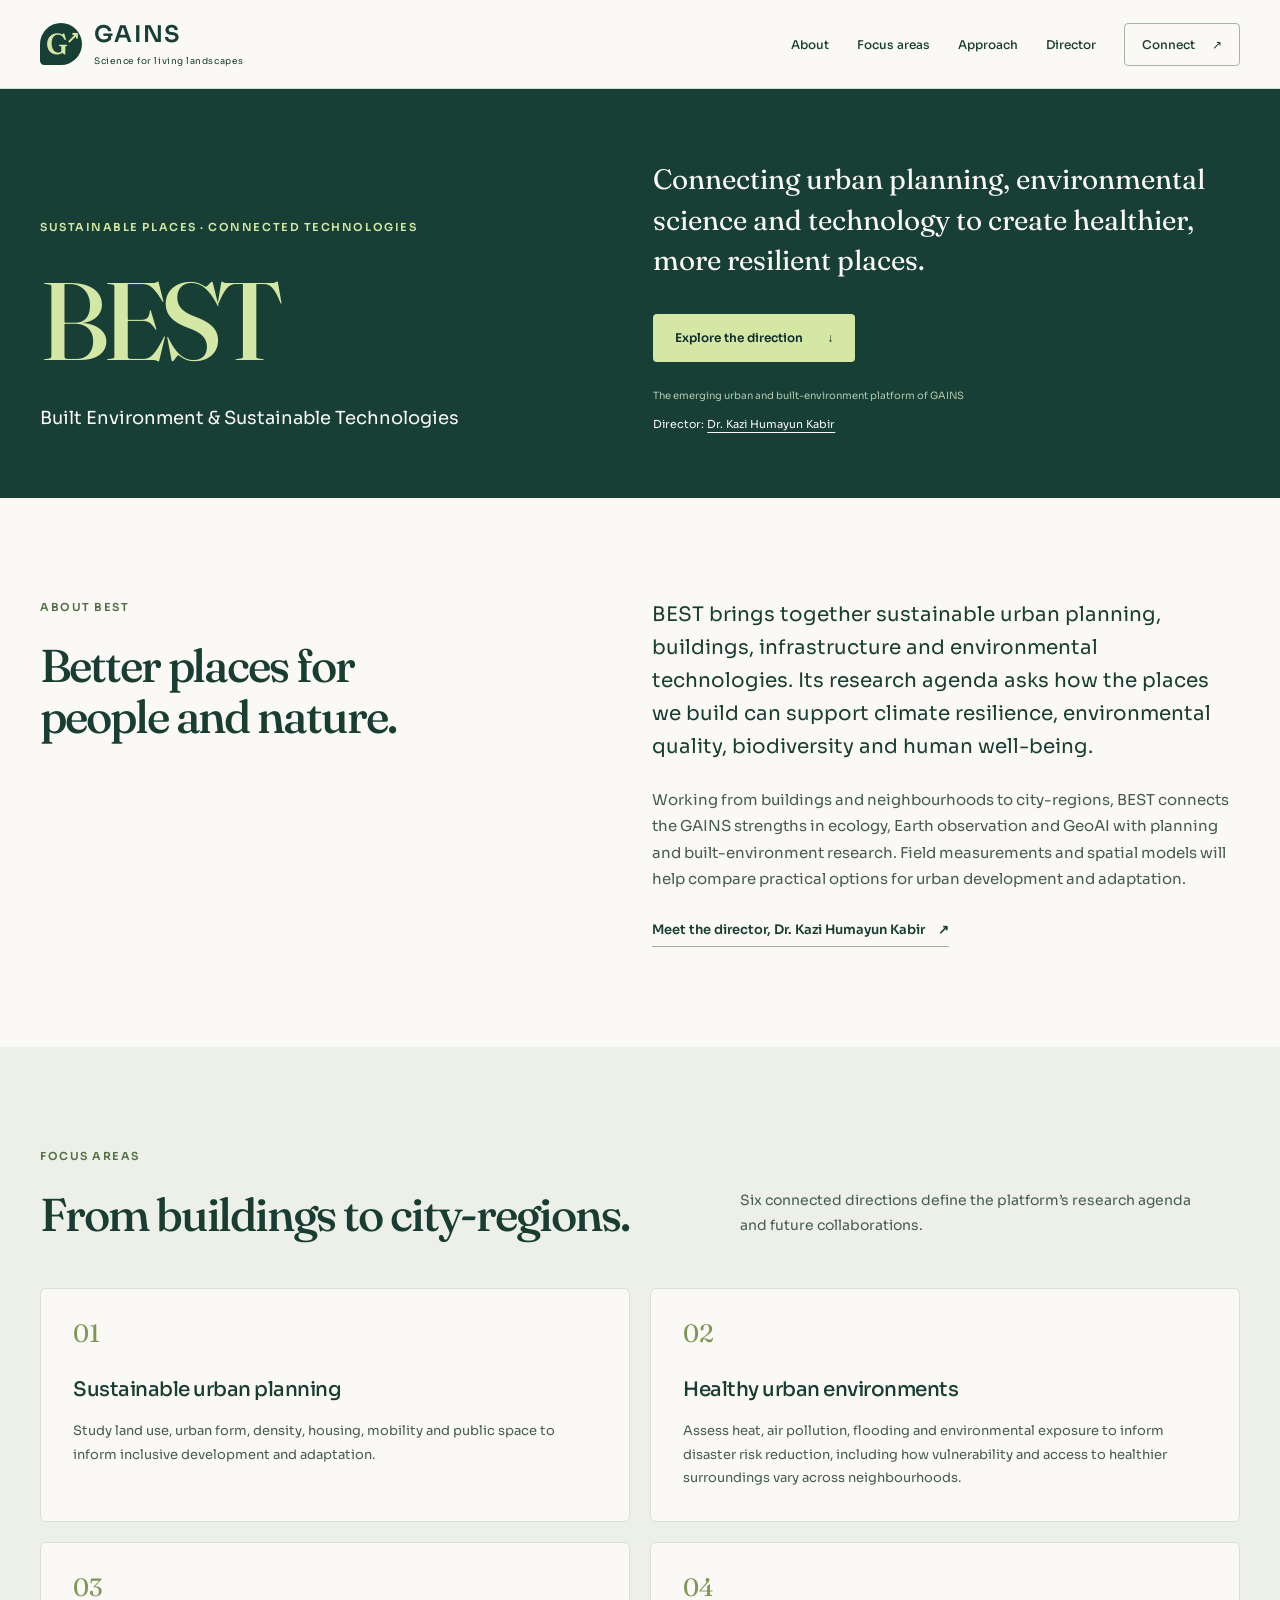
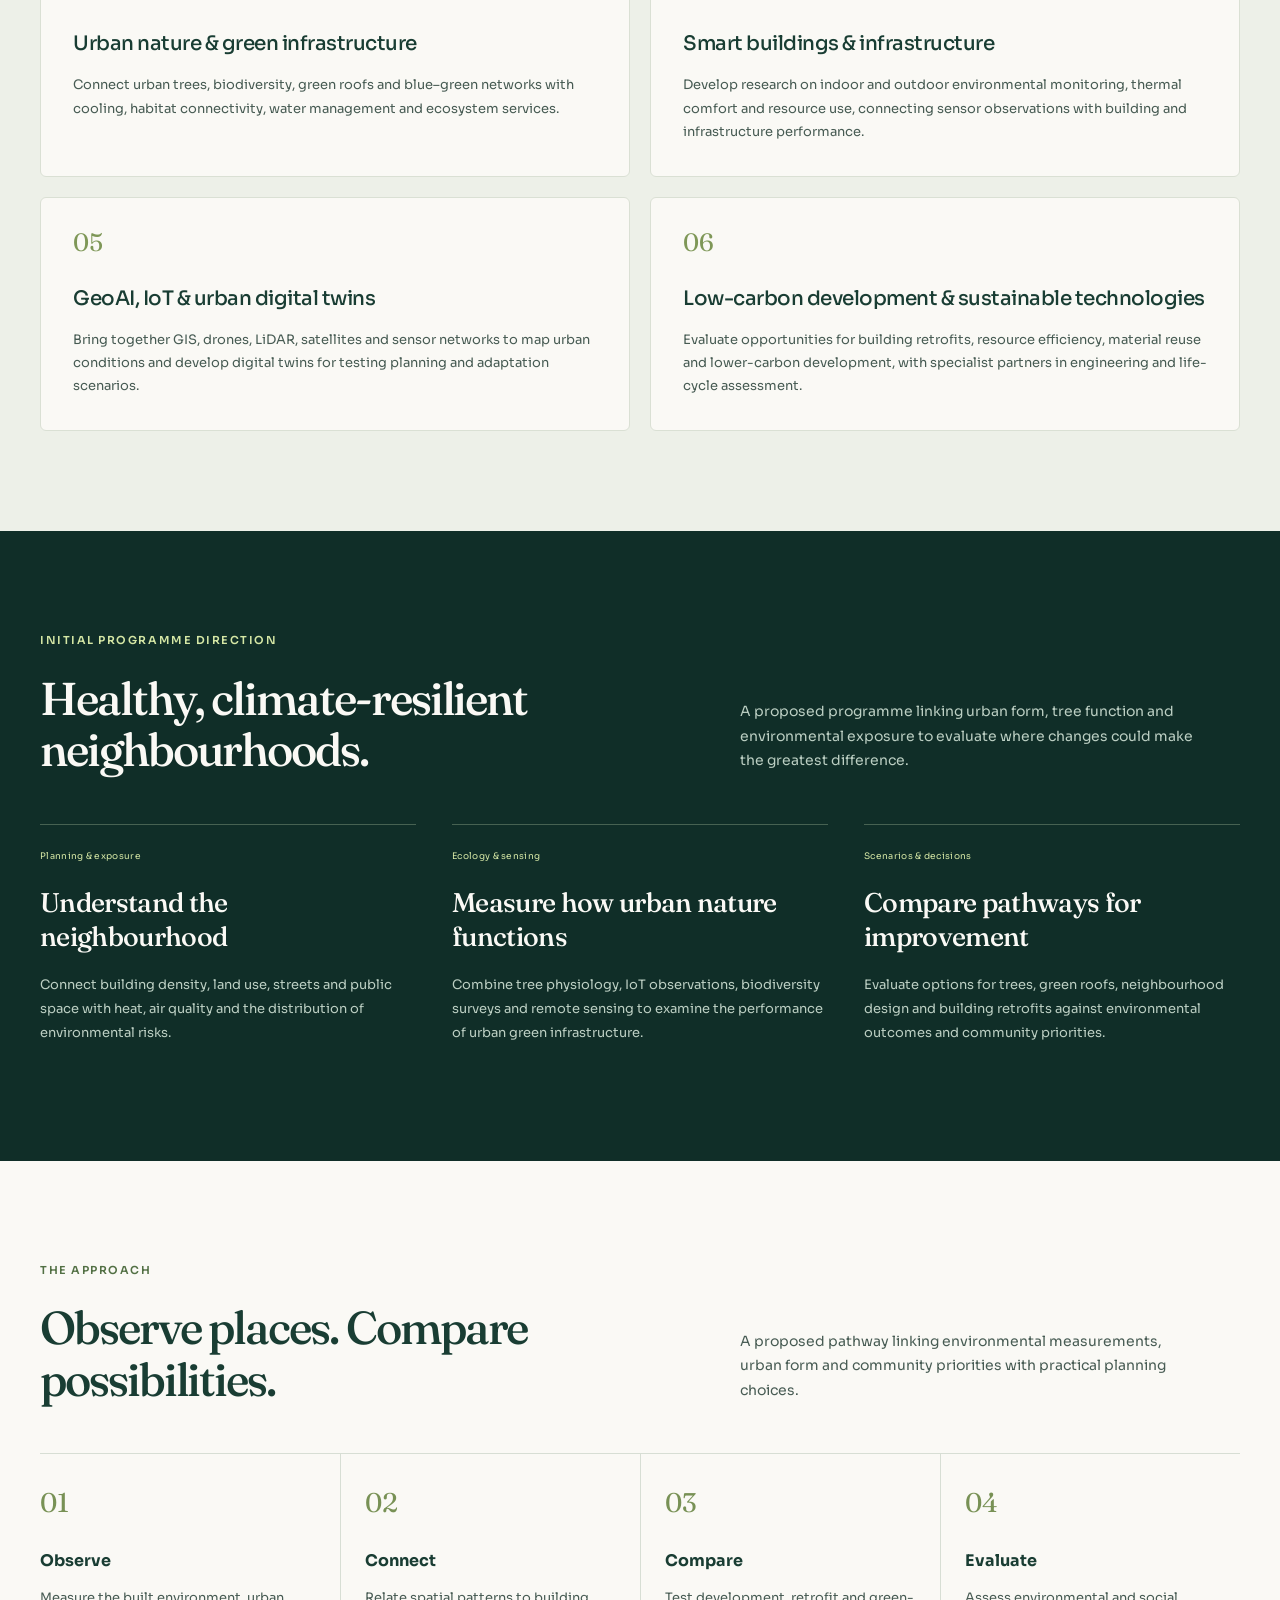
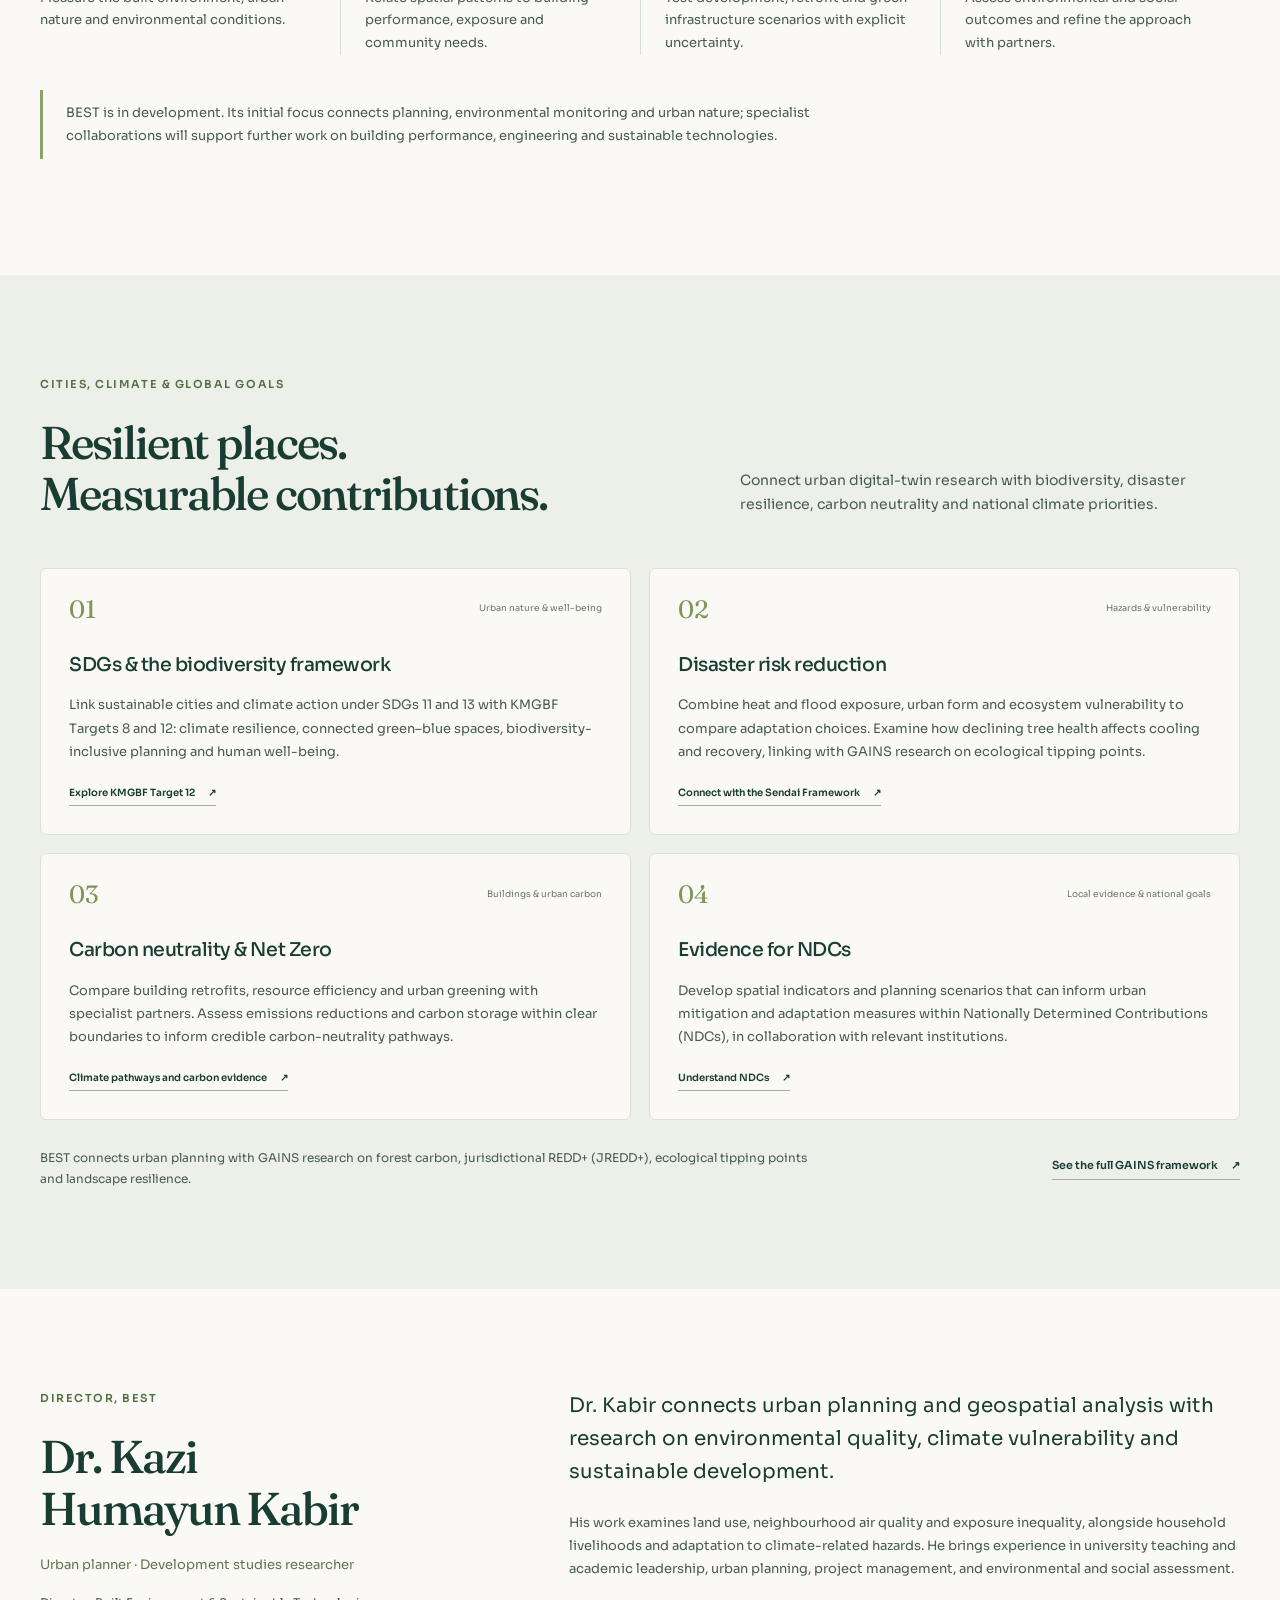
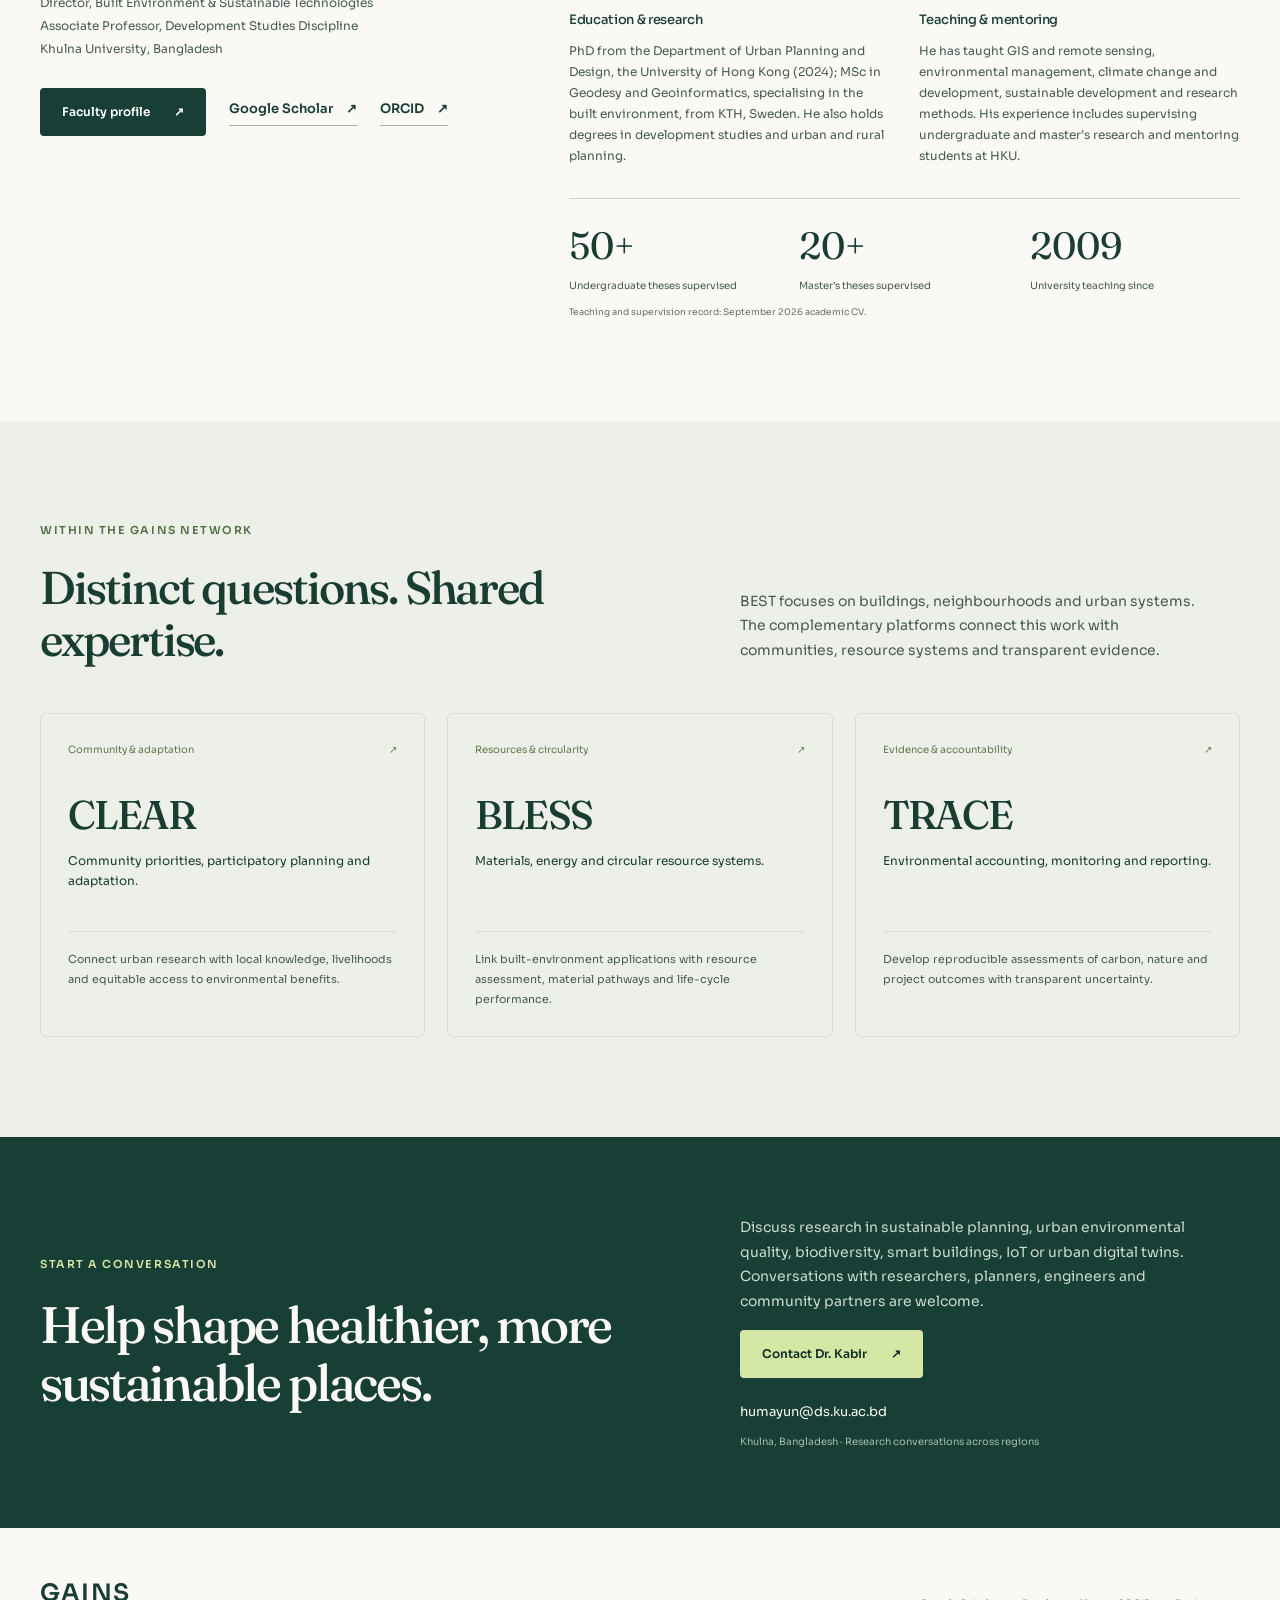
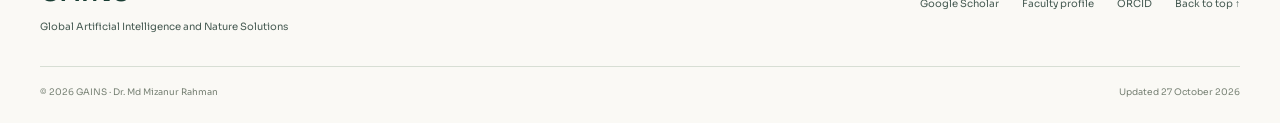
==== commit 03fe1838: "Publish mission, global goals and restoration commentary updates" ====
--- a/best/index.html
+++ b/best/index.html
@@ -60,7 +60,7 @@
 <h3>Sustainable urban planning</h3>
 <p>Study land use, urban form, density, housing, mobility and public space to inform inclusive development and adaptation.</p></article><article class="theme-card"><div class="card-top"><span class="card-number">02</span></div>
 <h3>Healthy urban environments</h3>
-<p>Assess heat, air pollution, flooding and environmental exposure, including how risks and access to healthier surroundings vary across neighbourhoods.</p></article><article class="theme-card"><div class="card-top"><span class="card-number">03</span></div>
+<p>Assess heat, air pollution, flooding and environmental exposure to inform disaster risk reduction, including how vulnerability and access to healthier surroundings vary across neighbourhoods.</p></article><article class="theme-card"><div class="card-top"><span class="card-number">03</span></div>
 <h3>Urban nature &amp; green infrastructure</h3>
 <p>Connect urban trees, biodiversity, green roofs and blue–green networks with cooling, habitat connectivity, water management and ecosystem services.</p></article><article class="theme-card"><div class="card-top"><span class="card-number">04</span></div>
 <h3>Smart buildings &amp; infrastructure</h3>
@@ -101,7 +101,17 @@
 <li>
 <strong>Evaluate</strong>Assess environmental and social outcomes and refine the approach with partners.</li>
 </ol>
-<p class="platform-note">BEST is in development. Its initial focus connects planning, environmental monitoring and urban nature; specialist collaborations will support further work on building performance, engineering and sustainable technologies.</p></section><section class="section wrap" id="director"><div class="director-grid">
+<p class="platform-note">BEST is in development. Its initial focus connects planning, environmental monitoring and urban nature; specialist collaborations will support further work on building performance, engineering and sustainable technologies.</p></section>
+<section class="section section-tint" id="global-goals"><div class="wrap">
+<div class="section-heading"><div><p class="eyebrow">Cities, climate &amp; global goals</p><h2>Resilient places.<br>Measurable contributions.</h2></div><p>Connect urban digital-twin research with biodiversity, disaster resilience, carbon neutrality and national climate priorities.</p></div>
+<div class="theme-grid goals-grid goals-grid--two">
+<article class="theme-card"><div class="card-top"><span class="card-number">01</span><span class="theme-type">Urban nature &amp; well-being</span></div><h3>SDGs &amp; the biodiversity framework</h3><p>Link sustainable cities and climate action under SDGs 11 and 13 with KMGBF Targets 8 and 12: climate resilience, connected green–blue spaces, biodiversity-inclusive planning and human well-being.</p><a class="text-link" href="https://www.cbd.int/gbf/targets/12">Explore KMGBF Target 12 <span aria-hidden="true">↗</span></a></article>
+<article class="theme-card"><div class="card-top"><span class="card-number">02</span><span class="theme-type">Hazards &amp; vulnerability</span></div><h3>Disaster risk reduction</h3><p>Combine heat and flood exposure, urban form and ecosystem vulnerability to compare adaptation choices. Examine how declining tree health affects cooling and recovery, linking with GAINS research on ecological tipping points.</p><a class="text-link" href="https://www.undrr.org/implementing-sendai-framework/what-sendai-framework">Connect with the Sendai Framework <span aria-hidden="true">↗</span></a></article>
+<article class="theme-card"><div class="card-top"><span class="card-number">03</span><span class="theme-type">Buildings &amp; urban carbon</span></div><h3>Carbon neutrality &amp; Net Zero</h3><p>Compare building retrofits, resource efficiency and urban greening with specialist partners. Assess emissions reductions and carbon storage within clear boundaries to inform credible carbon-neutrality pathways.</p><a class="text-link" href="https://www.ipcc.ch/report/ar6/syr/longer-report/">Climate pathways and carbon evidence <span aria-hidden="true">↗</span></a></article>
+<article class="theme-card"><div class="card-top"><span class="card-number">04</span><span class="theme-type">Local evidence &amp; national goals</span></div><h3>Evidence for NDCs</h3><p>Develop spatial indicators and planning scenarios that can inform urban mitigation and adaptation measures within Nationally Determined Contributions (NDCs), in collaboration with relevant institutions.</p><a class="text-link" href="https://unfccc.int/process-and-meetings/the-paris-agreement/nationally-determined-contributions-ndcs">Understand NDCs <span aria-hidden="true">↗</span></a></article>
+</div><div class="framework-note"><p>BEST connects urban planning with GAINS research on forest carbon, jurisdictional REDD+ (JREDD+), ecological tipping points and landscape resilience.</p><a class="text-link" href="../#global-goals">See the full GAINS framework <span aria-hidden="true">↗</span></a></div>
+</div></section>
+<section class="section wrap" id="director"><div class="director-grid">
 <div class="director-heading">
 <p class="eyebrow">Director, BEST</p>
 <h2>Dr. Kazi Humayun Kabir</h2>
@@ -173,7 +183,7 @@
 <nav aria-label="Footer navigation"><a href="https://scholar.google.com/citations?user=O2lbJjsAAAAJ&amp;hl=en">Google Scholar</a><a href="https://ku.ac.bd/discipline/ds/faculty/kabirkth">Faculty profile</a><a href="https://orcid.org/0000-0003-0034-2628">ORCID</a><a href="#main">Back to top ↑</a></nav>
 </div>
 <div class="wrap footer-meta">
-<span>© 2026 GAINS · Dr. Md Mizanur Rahman</span><span>Updated 26 October 2026</span>
+<span>© 2026 GAINS · Dr. Md Mizanur Rahman</span><span>Updated 27 October 2026</span>
 </div></footer>
 </body>
 </html>
--- a/styles.css
+++ b/styles.css
@@ -97,6 +97,17 @@
 .framework-note{display:flex;justify-content:space-between;align-items:center;gap:60px;margin-top:27px}
 .framework-note p{font-size:12px;max-width:780px;margin:0}
 .framework-note .text-link{flex-shrink:0;font-size:11px}
+.purpose-grid{display:grid;grid-template-columns:repeat(2,minmax(0,1fr));gap:48px;margin-top:48px;padding-top:36px;border-top:1px solid var(--line)}
+.purpose-grid .eyebrow{margin-bottom:10px}
+.purpose-grid h3{font-family:var(--serif);font-size:32px;margin-bottom:16px}
+.purpose-grid p:not(.eyebrow){font-size:14px;line-height:1.8;margin:0}
+.purpose-values{font-size:12px;margin:26px 0 18px;max-width:1000px}
+.goals-grid h3{max-width:none;font-size:19px}
+.goals-grid .theme-card p{margin-bottom:20px}
+.goals-grid--two{grid-template-columns:repeat(2,minmax(0,1fr))}
+.challenge-list{padding-left:18px;margin:0 0 24px;font-size:13px;line-height:1.8}
+.challenge-list li+li{margin-top:10px}
+.project-grid .text-link{font-size:11px;line-height:1.6;margin-top:20px}
 .section-dark{background:var(--forest-deep);color:#bccfc3}
 .section-dark h2,.section-dark h3{color:var(--paper)}
 .project-grid{display:grid;grid-template-columns:repeat(3,1fr);gap:36px}
@@ -305,6 +316,7 @@
 .intro-copy>p:not(.large-copy){font-size:13px}
 .research-lens span{font-size:9px;gap:8px}
 .theme-grid{grid-template-columns:1fr;gap:14px}
+.purpose-grid{grid-template-columns:1fr;gap:30px;margin-top:32px;padding-top:28px}
 .theme-card{padding:25px}
 .card-top{margin-bottom:20px}
 .theme-card h3{max-width:none;font-size:21px}
